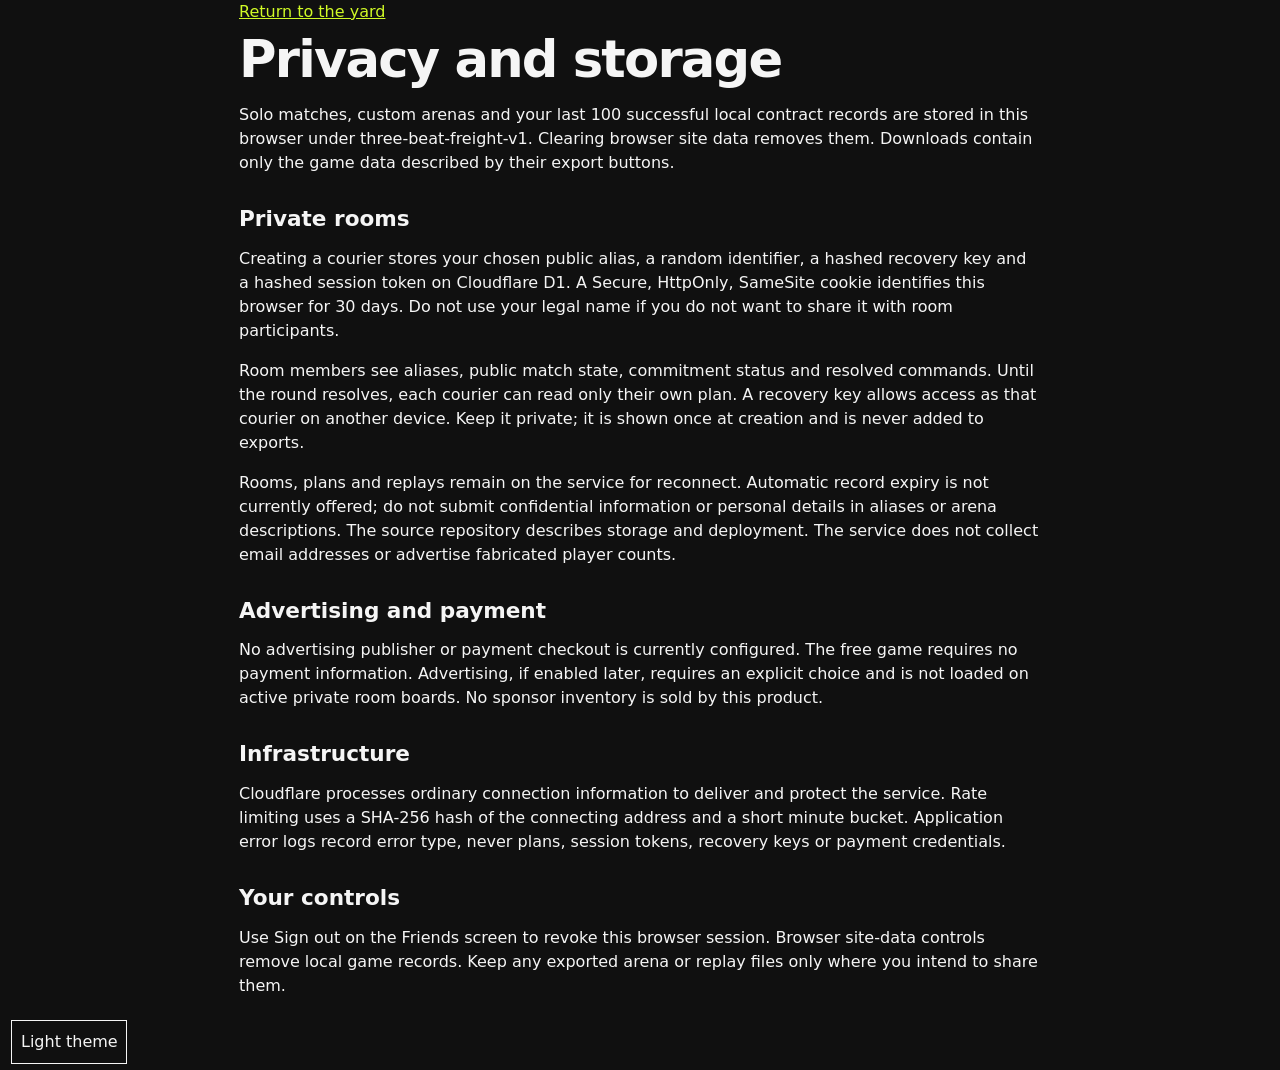
==== src/ThreeBeatFreight.Client/wwwroot/privacy.html @ a779a21a "Implement shared cargo engine, Blazor play and private room service" ====
<!doctype html><html lang="en" data-bs-theme="dark"><head><meta charset="utf-8"><meta name="viewport" content="width=device-width,initial-scale=1"><title>Privacy and storage — Three Beat Freight</title><link rel="stylesheet" href="assets/freight.css"><link rel="stylesheet" href="assets/appearance.css"><script src="assets/appearance.js" defer></script></head><body><main class="app-shell rules"><a href="/">Return to the yard</a><h1>Privacy and storage</h1><p>Solo matches, custom arenas and your last 100 successful local contract records are stored in this browser under three-beat-freight-v1. Clearing browser site data removes them. Downloads contain only the game data described by their export buttons.</p><h2>Private rooms</h2><p>Creating a courier stores your chosen public alias, a random identifier, a hashed recovery key and a hashed session token on Cloudflare D1. A Secure, HttpOnly, SameSite cookie identifies this browser for 30 days. Do not use your legal name if you do not want to share it with room participants.</p><p>Room members see aliases, public match state, commitment status and resolved commands. Until the round resolves, each courier can read only their own plan. A recovery key allows access as that courier on another device. Keep it private; it is shown once at creation and is never added to exports.</p><p>Rooms, plans and replays remain on the service for reconnect. Automatic record expiry is not currently offered; do not submit confidential information or personal details in aliases or arena descriptions. The source repository describes storage and deployment. The service does not collect email addresses or advertise fabricated player counts.</p><h2>Advertising and payment</h2><p>No advertising publisher or payment checkout is currently configured. The free game requires no payment information. Advertising, if enabled later, requires an explicit choice and is not loaded on active private room boards. No sponsor inventory is sold by this product.</p><h2>Infrastructure</h2><p>Cloudflare processes ordinary connection information to deliver and protect the service. Rate limiting uses a SHA-256 hash of the connecting address and a short minute bucket. Application error logs record error type, never plans, session tokens, recovery keys or payment credentials.</p><h2>Your controls</h2><p>Use Sign out on the Friends screen to revoke this browser session. Browser site-data controls remove local game records. Keep any exported arena or replay files only where you intend to share them.</p></main></body></html>
---- src/ThreeBeatFreight.Client/wwwroot/assets/freight.css ----
:root{color-scheme:dark;--bg:#111419;--surface:#1d232b;--ink:#f2f4ee;--quiet:#b7c3ce;--line:#586473;--acid:#d0fa26;--pink:#ff4e8a}*{box-sizing:border-box}body{margin:0;background:var(--bg);color:var(--ink);font:16px/1.5 system-ui,sans-serif}a{color:var(--acid)}button,input,select,textarea{font:inherit}button{border:1px solid var(--line);background:#2a3440;color:var(--ink);padding:.6rem .9rem;cursor:pointer;min-height:44px}button:hover{border-color:var(--acid);background:#384555}button:disabled{cursor:default;color:#bdc5cf;background:#232930;border-color:#47505c}button.primary,button.active{background:var(--acid);color:#111419;border-color:var(--acid);font-weight:750}input,select,textarea{display:block;width:100%;background:#10151c;color:#f2f4ee;border:1px solid #718294;padding:.6rem;margin:.3rem 0 1rem;border-radius:0}label{display:block;font-weight:650}textarea.code{font:14px/1.5 ui-monospace,monospace;tab-size:2}h1{font-size:clamp(2rem,4vw,3.5rem);line-height:1.08;margin:.5rem 0 1rem;letter-spacing:-.035em}h2{font-size:1.35rem;margin:0 0 .7rem}h3{font-size:1rem}p{margin:.5rem 0 1rem}.app-shell{max-width:1440px;margin:auto;padding:0 24px}header{display:flex;align-items:center;justify-content:space-between;padding:24px 0 16px;gap:24px}.brand{color:#f2f4ee;text-decoration:none;font-weight:900;letter-spacing:-.04em;font-size:1.5rem}.brand b{color:var(--acid)}.tag{color:var(--quiet);font-size:.9rem}nav{display:flex;gap:5px;border-bottom:1px solid var(--line);padding-bottom:12px;align-items:center;flex-wrap:wrap}nav a{margin-left:auto}main{padding:32px 0}.entry{display:grid;grid-template-columns:1.2fr 1fr;gap:60px;min-height:420px;align-items:center}.entry>section>p{max-width:550px}.eyebrow{font-size:.75rem;font-weight:850;letter-spacing:.12em;color:var(--acid)}.instruction-grid{display:grid;grid-template-columns:130px 1fr;border-top:8px solid var(--pink);gap:18px;padding:24px 0}.instruction-grid b{color:var(--pink)}.small,small{font-size:.85rem;color:var(--quiet)}.notice,.error{padding:12px 16px;background:#253144;border-left:5px solid #28cffa;margin:12px 0}.error{background:#42252b;border-color:#ff778f}.match-head{display:flex;justify-content:space-between;align-items:center}.match-head h1{font-size:2.3rem}.game-layout{display:grid;grid-template-columns:minmax(0,1fr) 300px;gap:28px;align-items:start}.arena-panel{min-width:0}.board{display:grid;gap:3px;background:#111419;max-width:760px;aspect-ratio:9/7;margin:auto}.tile{position:relative;display:grid;place-items:center;min-width:0;background:#313d48;isolation:isolate}.tile.wall{background:#080a0d;border:1px solid #34404a}.tile.pit{background:#2b1224;color:#ff7eaf}.tile.shock{background:#544317;color:#ffdf5d}.terrain{font-size:clamp(1rem,3.1vw,2.3rem);font-weight:900}.courier{position:absolute;z-index:3;display:grid;place-items:center;width:72%;height:72%;border:3px solid #0d1117;font-weight:950;font-size:clamp(.8rem,2vw,1.5rem)}.crate{position:absolute;color:#ffe1ac;background:#3c2d14;padding:0 .15em;font-size:clamp(1rem,2.2vw,2rem);z-index:2}.dock{position:absolute;inset:4%;border:3px solid;color:#e9eef4;font-weight:750;font-size:.7rem;padding:1px}.legend{display:flex;flex-wrap:wrap;gap:14px;font-size:.8rem;padding:12px 0;color:var(--quiet)}.scores{display:grid;grid-template-columns:repeat(2,1fr);gap:10px;margin:10px 0 20px}.scores>div{padding:8px 12px;background:var(--surface)}.scores span{display:block;font-size:.85rem}.program-panel{background:var(--surface);border-top:8px solid var(--acid);padding:18px;position:sticky;top:12px}.command{display:grid;grid-template-columns:1fr 1fr;gap:10px;border-top:1px solid var(--line);padding-top:10px}.command label{font-size:.8rem}.command select{font-size:.9rem}.wide{width:100%;margin:0 0 8px}.brief{border-top:1px solid var(--line);margin-top:16px;padding-top:12px;font-size:.9rem}.bad{color:#ff9bac}.button-row{display:flex;flex-wrap:wrap;gap:7px}.replay,.result{border-top:3px solid #28cffa;padding:16px 0;margin-top:12px}.result{border-color:var(--acid)}.event-list{max-height:210px;overflow:auto;padding-left:24px;font-size:.9rem}.contracts{border-top:1px solid var(--line);padding-top:28px;margin-top:40px}.contract-list{display:grid;grid-template-columns:repeat(3,1fr);gap:12px}.contract-list button{text-align:left;border-top:4px solid #28cffa}.contract-list b,.contract-list span,.contract-list small{display:block}.contract-list span{font-size:.9rem;margin:7px 0}.friend-columns,.lab-layout{display:grid;grid-template-columns:1fr 1fr;gap:30px}.friends section{padding:22px;background:var(--surface);margin:20px 0}.friends{max-width:1100px}.recovery{border:2px solid #ffae21;overflow-wrap:anywhere}.recovery code{font-size:1.1rem}.rules{max-width:850px}.rules h2{margin-top:28px}details{margin:12px 0}summary{cursor:pointer;font-weight:700}.lab-layout article{border-top:1px solid var(--line);padding:16px 0}.lab-layout dt{font-family:monospace;font-weight:900;color:var(--acid)}.lab-layout dd{margin:0 0 12px}footer{display:flex;gap:24px;flex-wrap:wrap;justify-content:space-between;border-top:1px solid var(--line);padding:20px 0 40px;font-size:.8rem;color:var(--quiet)}.boot{padding:40px}#blazor-error-ui{display:none;position:fixed;bottom:0;background:#56202c;color:white;padding:15px;width:100%}:focus-visible{outline:3px solid #28cffa;outline-offset:3px}@media(max-width:900px){.game-layout{grid-template-columns:1fr}.program-panel{position:static}.entry{gap:24px}.contract-list{grid-template-columns:repeat(2,1fr)}}@media(max-width:600px){.app-shell{padding:0 12px}header .tag{display:none}.entry,.friend-columns,.lab-layout{grid-template-columns:1fr}.entry{min-height:0}.instruction-grid{margin-top:20px}.game-layout{gap:15px}.contract-list{grid-template-columns:1fr}h1{font-size:2.5rem}.scores{gap:5px}.command{grid-template-columns:1fr 1fr}.board{gap:2px}.dock{border-width:2px;font-size:.5rem}.courier{border-width:2px}nav a{margin-left:0}}
---- src/ThreeBeatFreight.Client/wwwroot/assets/appearance.css ----
html[data-bs-theme="dark"]{color-scheme:dark;background-color:#101010;color:#f5f5f5}
html[data-bs-theme="dark"] body{background-color:#101010;color:#f5f5f5}
html[data-bs-theme="light"]{color-scheme:light;background-color:#fff;color:#111}
html[data-bs-theme="light"] body{background-color:#fff;color:#111}
html[data-bs-theme] input::placeholder,html[data-bs-theme] textarea::placeholder{color:var(--bs-placeholder-color,#999);opacity:1}
[data-bs-appearance-controls]{display:inline-flex;gap:.5em;margin:.4em 0 .4em .7em}
[data-bs-appearance-controls] button{font:inherit;padding:.25em .55em;border:1px solid currentColor;background:transparent;color:inherit;cursor:pointer}
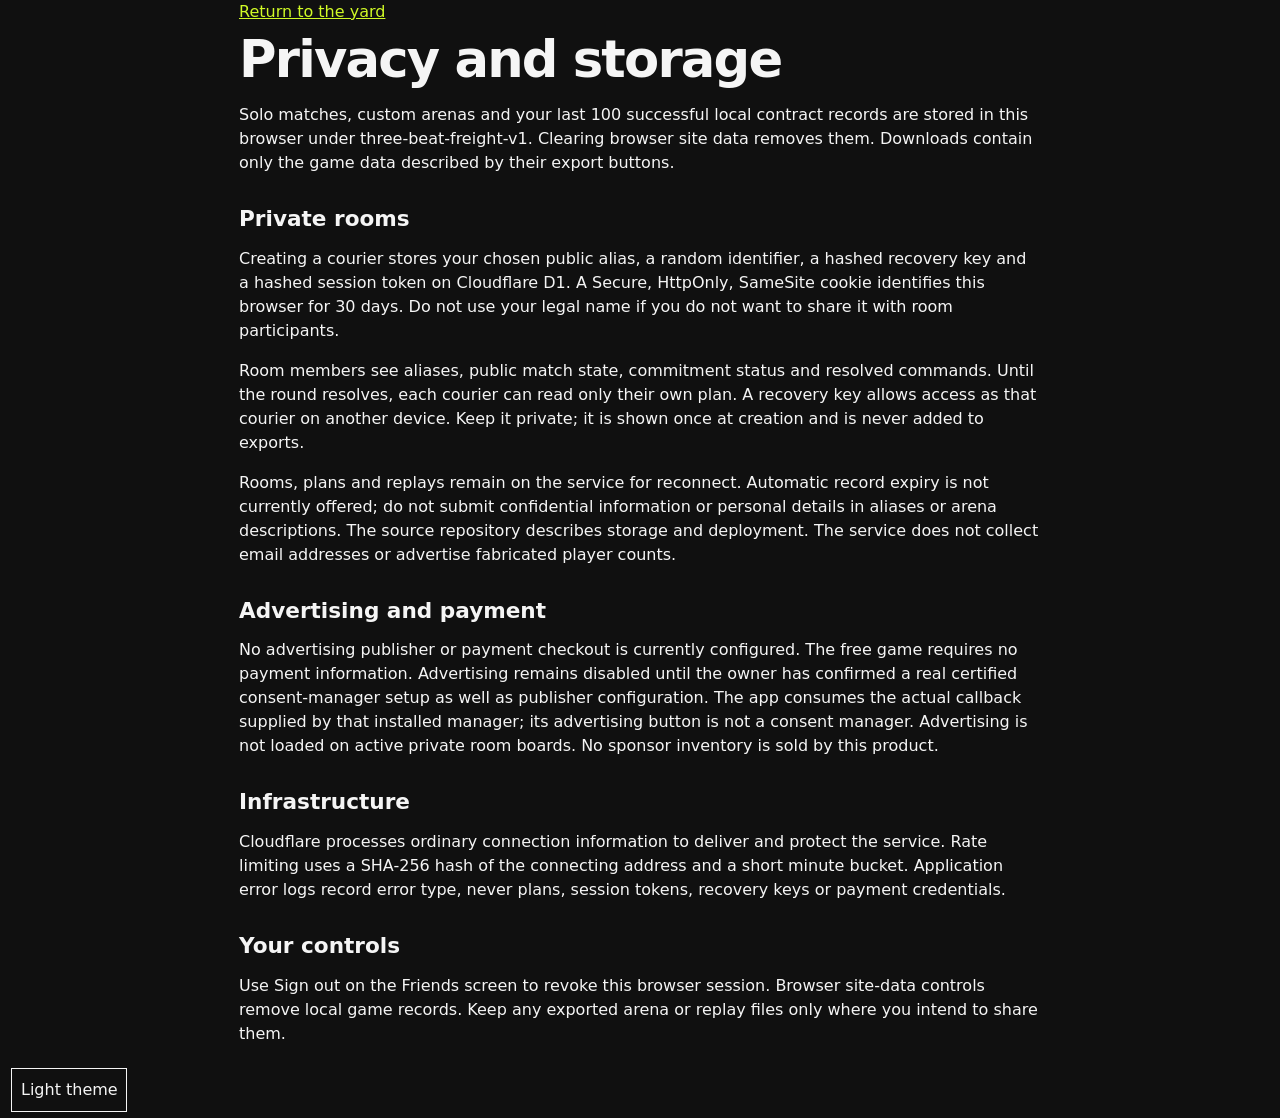
==== commit ac1ce5c0: "Record live acceptance, retired aliases and provider boundaries" ====
--- a/src/ThreeBeatFreight.Client/wwwroot/privacy.html
+++ b/src/ThreeBeatFreight.Client/wwwroot/privacy.html
@@ -1 +1,2 @@
-<!doctype html><html lang="en" data-bs-theme="dark"><head><meta charset="utf-8"><meta name="viewport" content="width=device-width,initial-scale=1"><title>Privacy and storage — Three Beat Freight</title><link rel="stylesheet" href="assets/freight.css"><link rel="stylesheet" href="assets/appearance.css"><script src="assets/appearance.js" defer></script></head><body><main class="app-shell rules"><a href="/">Return to the yard</a><h1>Privacy and storage</h1><p>Solo matches, custom arenas and your last 100 successful local contract records are stored in this browser under three-beat-freight-v1. Clearing browser site data removes them. Downloads contain only the game data described by their export buttons.</p><h2>Private rooms</h2><p>Creating a courier stores your chosen public alias, a random identifier, a hashed recovery key and a hashed session token on Cloudflare D1. A Secure, HttpOnly, SameSite cookie identifies this browser for 30 days. Do not use your legal name if you do not want to share it with room participants.</p><p>Room members see aliases, public match state, commitment status and resolved commands. Until the round resolves, each courier can read only their own plan. A recovery key allows access as that courier on another device. Keep it private; it is shown once at creation and is never added to exports.</p><p>Rooms, plans and replays remain on the service for reconnect. Automatic record expiry is not currently offered; do not submit confidential information or personal details in aliases or arena descriptions. The source repository describes storage and deployment. The service does not collect email addresses or advertise fabricated player counts.</p><h2>Advertising and payment</h2><p>No advertising publisher or payment checkout is currently configured. The free game requires no payment information. Advertising, if enabled later, requires an explicit choice and is not loaded on active private room boards. No sponsor inventory is sold by this product.</p><h2>Infrastructure</h2><p>Cloudflare processes ordinary connection information to deliver and protect the service. Rate limiting uses a SHA-256 hash of the connecting address and a short minute bucket. Application error logs record error type, never plans, session tokens, recovery keys or payment credentials.</p><h2>Your controls</h2><p>Use Sign out on the Friends screen to revoke this browser session. Browser site-data controls remove local game records. Keep any exported arena or replay files only where you intend to share them.</p></main></body></html>
+<!doctype html><html lang="en" data-bs-theme="dark"><head><meta charset="utf-8"><meta name="viewport" content="width=device-width,initial-scale=1"><title>Privacy and storage — Three Beat Freight</title><link rel="stylesheet" href="assets/freight.css"><link rel="stylesheet" href="assets/appearance.css"><script src="assets/appearance.js" defer></script></head><body><main class="app-shell rules"><a href="/">Return to the yard</a><h1>Privacy and storage</h1><p>Solo matches, custom arenas and your last 100 successful local contract records are stored in this browser under three-beat-freight-v1. Clearing browser site data removes them. Downloads contain only the game data described by their export buttons.</p><h2>Private rooms</h2><p>Creating a courier stores your chosen public alias, a random identifier, a hashed recovery key and a hashed session token on Cloudflare D1. A Secure, HttpOnly, SameSite cookie identifies this browser for 30 days. Do not use your legal name if you do not want to share it with room participants.</p><p>Room members see aliases, public match state, commitment status and resolved commands. Until the round resolves, each courier can read only their own plan. A recovery key allows access as that courier on another device. Keep it private; it is shown once at creation and is never added to exports.</p><p>Rooms, plans and replays remain on the service for reconnect. Automatic record expiry is not currently offered; do not submit confidential information or personal details in aliases or arena descriptions. The source repository describes storage and deployment. The service does not collect email addresses or advertise fabricated player counts.</p><h2>Advertising and payment</h2><p>No advertising publisher or payment checkout is currently configured. The free game requires no payment information. Advertising remains disabled until the owner has confirmed a real certified consent-manager setup as well as publisher configuration. The app consumes the actual callback supplied by that installed manager; its advertising button is not a consent manager. Advertising is not loaded on active private room boards. No sponsor inventory is sold by this product.</p><h2>Infrastructure</h2><p>Cloudflare processes ordinary connection information to deliver and protect the service. Rate limiting uses a SHA-256 hash of the connecting address and a short minute bucket. Application error logs record error type, never plans, session tokens, recovery keys or payment credentials.</p><h2>Your controls</h2><p>Use Sign out on the Friends screen to revoke this browser session. Browser site-data controls remove local game records. Keep any exported arena or replay files only where you intend to share them.</p></main></body></html>
+
--- a/src/ThreeBeatFreight.Client/wwwroot/assets/freight.css
+++ b/src/ThreeBeatFreight.Client/wwwroot/assets/freight.css
@@ -1 +1,2 @@
 :root{color-scheme:dark;--bg:#111419;--surface:#1d232b;--ink:#f2f4ee;--quiet:#b7c3ce;--line:#586473;--acid:#d0fa26;--pink:#ff4e8a}*{box-sizing:border-box}body{margin:0;background:var(--bg);color:var(--ink);font:16px/1.5 system-ui,sans-serif}a{color:var(--acid)}button,input,select,textarea{font:inherit}button{border:1px solid var(--line);background:#2a3440;color:var(--ink);padding:.6rem .9rem;cursor:pointer;min-height:44px}button:hover{border-color:var(--acid);background:#384555}button:disabled{cursor:default;color:#bdc5cf;background:#232930;border-color:#47505c}button.primary,button.active{background:var(--acid);color:#111419;border-color:var(--acid);font-weight:750}input,select,textarea{display:block;width:100%;background:#10151c;color:#f2f4ee;border:1px solid #718294;padding:.6rem;margin:.3rem 0 1rem;border-radius:0}label{display:block;font-weight:650}textarea.code{font:14px/1.5 ui-monospace,monospace;tab-size:2}h1{font-size:clamp(2rem,4vw,3.5rem);line-height:1.08;margin:.5rem 0 1rem;letter-spacing:-.035em}h2{font-size:1.35rem;margin:0 0 .7rem}h3{font-size:1rem}p{margin:.5rem 0 1rem}.app-shell{max-width:1440px;margin:auto;padding:0 24px}header{display:flex;align-items:center;justify-content:space-between;padding:24px 0 16px;gap:24px}.brand{color:#f2f4ee;text-decoration:none;font-weight:900;letter-spacing:-.04em;font-size:1.5rem}.brand b{color:var(--acid)}.tag{color:var(--quiet);font-size:.9rem}nav{display:flex;gap:5px;border-bottom:1px solid var(--line);padding-bottom:12px;align-items:center;flex-wrap:wrap}nav a{margin-left:auto}main{padding:32px 0}.entry{display:grid;grid-template-columns:1.2fr 1fr;gap:60px;min-height:420px;align-items:center}.entry>section>p{max-width:550px}.eyebrow{font-size:.75rem;font-weight:850;letter-spacing:.12em;color:var(--acid)}.instruction-grid{display:grid;grid-template-columns:130px 1fr;border-top:8px solid var(--pink);gap:18px;padding:24px 0}.instruction-grid b{color:var(--pink)}.small,small{font-size:.85rem;color:var(--quiet)}.notice,.error{padding:12px 16px;background:#253144;border-left:5px solid #28cffa;margin:12px 0}.error{background:#42252b;border-color:#ff778f}.match-head{display:flex;justify-content:space-between;align-items:center}.match-head h1{font-size:2.3rem}.game-layout{display:grid;grid-template-columns:minmax(0,1fr) 300px;gap:28px;align-items:start}.arena-panel{min-width:0}.board{display:grid;gap:3px;background:#111419;max-width:760px;aspect-ratio:9/7;margin:auto}.tile{position:relative;display:grid;place-items:center;min-width:0;background:#313d48;isolation:isolate}.tile.wall{background:#080a0d;border:1px solid #34404a}.tile.pit{background:#2b1224;color:#ff7eaf}.tile.shock{background:#544317;color:#ffdf5d}.terrain{font-size:clamp(1rem,3.1vw,2.3rem);font-weight:900}.courier{position:absolute;z-index:3;display:grid;place-items:center;width:72%;height:72%;border:3px solid #0d1117;font-weight:950;font-size:clamp(.8rem,2vw,1.5rem)}.crate{position:absolute;color:#ffe1ac;background:#3c2d14;padding:0 .15em;font-size:clamp(1rem,2.2vw,2rem);z-index:2}.dock{position:absolute;inset:4%;border:3px solid;color:#e9eef4;font-weight:750;font-size:.7rem;padding:1px}.legend{display:flex;flex-wrap:wrap;gap:14px;font-size:.8rem;padding:12px 0;color:var(--quiet)}.scores{display:grid;grid-template-columns:repeat(2,1fr);gap:10px;margin:10px 0 20px}.scores>div{padding:8px 12px;background:var(--surface)}.scores span{display:block;font-size:.85rem}.program-panel{background:var(--surface);border-top:8px solid var(--acid);padding:18px;position:sticky;top:12px}.command{display:grid;grid-template-columns:1fr 1fr;gap:10px;border-top:1px solid var(--line);padding-top:10px}.command label{font-size:.8rem}.command select{font-size:.9rem}.wide{width:100%;margin:0 0 8px}.brief{border-top:1px solid var(--line);margin-top:16px;padding-top:12px;font-size:.9rem}.bad{color:#ff9bac}.button-row{display:flex;flex-wrap:wrap;gap:7px}.replay,.result{border-top:3px solid #28cffa;padding:16px 0;margin-top:12px}.result{border-color:var(--acid)}.event-list{max-height:210px;overflow:auto;padding-left:24px;font-size:.9rem}.contracts{border-top:1px solid var(--line);padding-top:28px;margin-top:40px}.contract-list{display:grid;grid-template-columns:repeat(3,1fr);gap:12px}.contract-list button{text-align:left;border-top:4px solid #28cffa}.contract-list b,.contract-list span,.contract-list small{display:block}.contract-list span{font-size:.9rem;margin:7px 0}.friend-columns,.lab-layout{display:grid;grid-template-columns:1fr 1fr;gap:30px}.friends section{padding:22px;background:var(--surface);margin:20px 0}.friends{max-width:1100px}.recovery{border:2px solid #ffae21;overflow-wrap:anywhere}.recovery code{font-size:1.1rem}.rules{max-width:850px}.rules h2{margin-top:28px}details{margin:12px 0}summary{cursor:pointer;font-weight:700}.lab-layout article{border-top:1px solid var(--line);padding:16px 0}.lab-layout dt{font-family:monospace;font-weight:900;color:var(--acid)}.lab-layout dd{margin:0 0 12px}footer{display:flex;gap:24px;flex-wrap:wrap;justify-content:space-between;border-top:1px solid var(--line);padding:20px 0 40px;font-size:.8rem;color:var(--quiet)}.boot{padding:40px}#blazor-error-ui{display:none;position:fixed;bottom:0;background:#56202c;color:white;padding:15px;width:100%}:focus-visible{outline:3px solid #28cffa;outline-offset:3px}@media(max-width:900px){.game-layout{grid-template-columns:1fr}.program-panel{position:static}.entry{gap:24px}.contract-list{grid-template-columns:repeat(2,1fr)}}@media(max-width:600px){.app-shell{padding:0 12px}header .tag{display:none}.entry,.friend-columns,.lab-layout{grid-template-columns:1fr}.entry{min-height:0}.instruction-grid{margin-top:20px}.game-layout{gap:15px}.contract-list{grid-template-columns:1fr}h1{font-size:2.5rem}.scores{gap:5px}.command{grid-template-columns:1fr 1fr}.board{gap:2px}.dock{border-width:2px;font-size:.5rem}.courier{border-width:2px}nav a{margin-left:0}}
+.painter{margin:16px 0;max-width:580px}.painter button{padding:0;min-height:30px;color:#f2f4ee;border:1px solid #627282;font-size:.85rem}.painter button:hover{outline:3px solid #d0fa26;z-index:5}
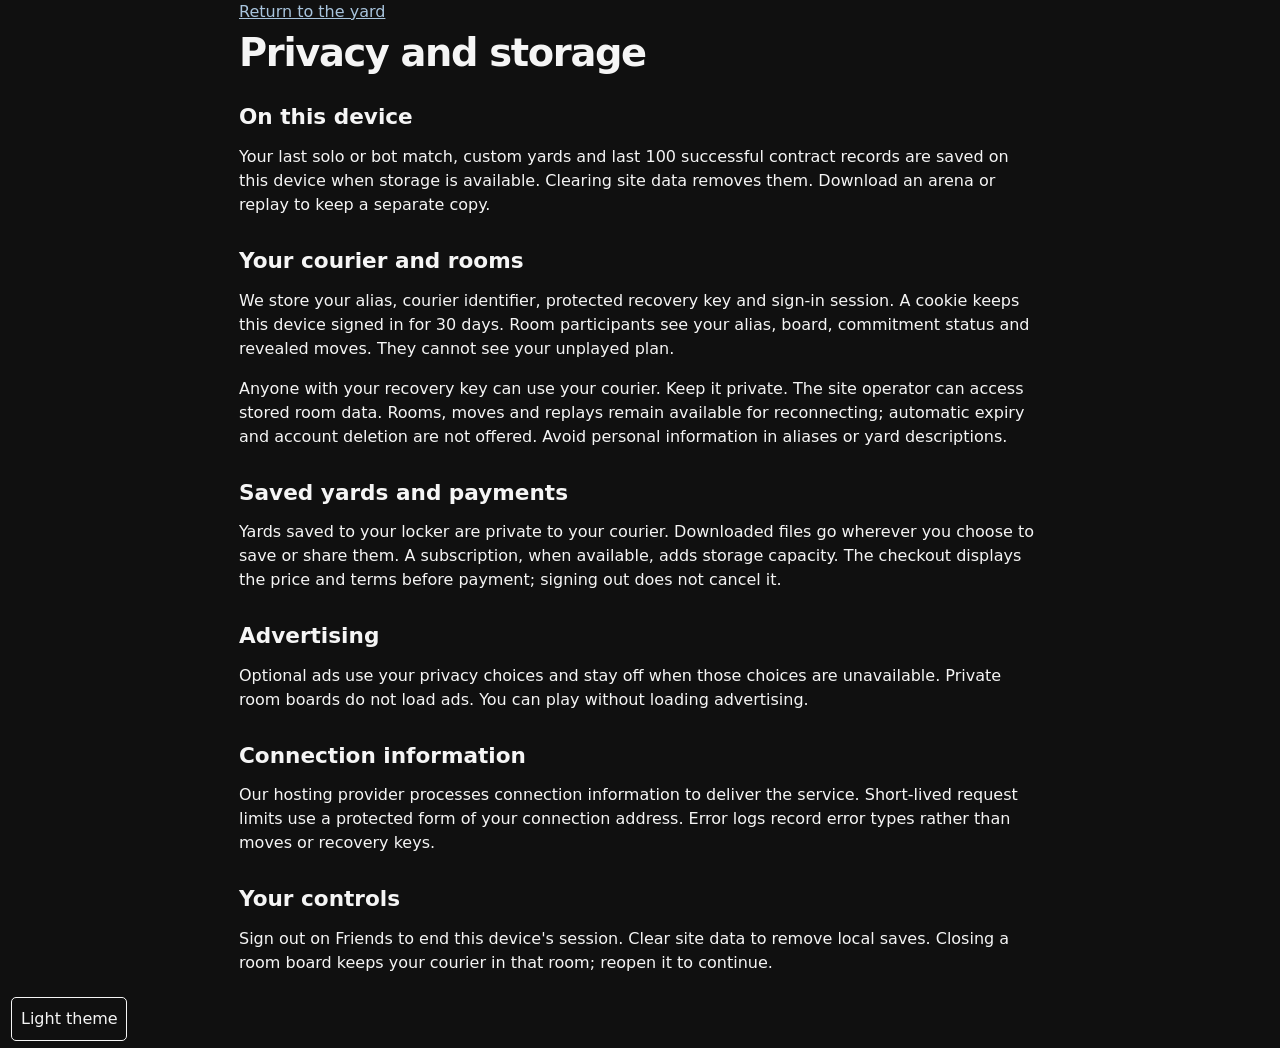
==== commit bafa224e: "Clarify cargo play and protect personal match saves" ====
--- a/src/ThreeBeatFreight.Client/wwwroot/privacy.html
+++ b/src/ThreeBeatFreight.Client/wwwroot/privacy.html
@@ -1,2 +1 @@
-<!doctype html><html lang="en" data-bs-theme="dark"><head><meta charset="utf-8"><meta name="viewport" content="width=device-width,initial-scale=1"><title>Privacy and storage — Three Beat Freight</title><link rel="stylesheet" href="assets/freight.css"><link rel="stylesheet" href="assets/appearance.css"><script src="assets/appearance.js" defer></script></head><body><main class="app-shell rules"><a href="/">Return to the yard</a><h1>Privacy and storage</h1><p>Solo matches, custom arenas and your last 100 successful local contract records are stored in this browser under three-beat-freight-v1. Clearing browser site data removes them. Downloads contain only the game data described by their export buttons.</p><h2>Private rooms</h2><p>Creating a courier stores your chosen public alias, a random identifier, a hashed recovery key and a hashed session token on Cloudflare D1. A Secure, HttpOnly, SameSite cookie identifies this browser for 30 days. Do not use your legal name if you do not want to share it with room participants.</p><p>Room members see aliases, public match state, commitment status and resolved commands. Until the round resolves, each courier can read only their own plan. A recovery key allows access as that courier on another device. Keep it private; it is shown once at creation and is never added to exports.</p><p>Rooms, plans and replays remain on the service for reconnect. Automatic record expiry is not currently offered; do not submit confidential information or personal details in aliases or arena descriptions. The source repository describes storage and deployment. The service does not collect email addresses or advertise fabricated player counts.</p><h2>Advertising and payment</h2><p>No advertising publisher or payment checkout is currently configured. The free game requires no payment information. Advertising remains disabled until the owner has confirmed a real certified consent-manager setup as well as publisher configuration. The app consumes the actual callback supplied by that installed manager; its advertising button is not a consent manager. Advertising is not loaded on active private room boards. No sponsor inventory is sold by this product.</p><h2>Infrastructure</h2><p>Cloudflare processes ordinary connection information to deliver and protect the service. Rate limiting uses a SHA-256 hash of the connecting address and a short minute bucket. Application error logs record error type, never plans, session tokens, recovery keys or payment credentials.</p><h2>Your controls</h2><p>Use Sign out on the Friends screen to revoke this browser session. Browser site-data controls remove local game records. Keep any exported arena or replay files only where you intend to share them.</p></main></body></html>
-
+<!doctype html><html lang="en" data-bs-theme="dark"><head><meta charset="utf-8"><meta name="viewport" content="width=device-width,initial-scale=1"><title>Privacy and storage — Three Beat Freight</title><link rel="stylesheet" href="assets/freight.css"><link rel="stylesheet" href="assets/appearance.css"><script src="assets/appearance.js" defer></script></head><body><main class="app-shell rules"><a href="/">Return to the yard</a><h1>Privacy and storage</h1><h2>On this device</h2><p>Your last solo or bot match, custom yards and last 100 successful contract records are saved on this device when storage is available. Clearing site data removes them. Download an arena or replay to keep a separate copy.</p><h2>Your courier and rooms</h2><p>We store your alias, courier identifier, protected recovery key and sign-in session. A cookie keeps this device signed in for 30 days. Room participants see your alias, board, commitment status and revealed moves. They cannot see your unplayed plan.</p><p>Anyone with your recovery key can use your courier. Keep it private. The site operator can access stored room data. Rooms, moves and replays remain available for reconnecting; automatic expiry and account deletion are not offered. Avoid personal information in aliases or yard descriptions.</p><h2>Saved yards and payments</h2><p>Yards saved to your locker are private to your courier. Downloaded files go wherever you choose to save or share them. A subscription, when available, adds storage capacity. The checkout displays the price and terms before payment; signing out does not cancel it.</p><h2>Advertising</h2><p>Optional ads use your privacy choices and stay off when those choices are unavailable. Private room boards do not load ads. You can play without loading advertising.</p><h2>Connection information</h2><p>Our hosting provider processes connection information to deliver the service. Short-lived request limits use a protected form of your connection address. Error logs record error types rather than moves or recovery keys.</p><h2>Your controls</h2><p>Sign out on Friends to end this device's session. Clear site data to remove local saves. Closing a room board keeps your courier in that room; reopen it to continue.</p></main></body></html>
--- a/src/ThreeBeatFreight.Client/wwwroot/assets/freight.css
+++ b/src/ThreeBeatFreight.Client/wwwroot/assets/freight.css
@@ -1,2 +1,4 @@
-:root{color-scheme:dark;--bg:#111419;--surface:#1d232b;--ink:#f2f4ee;--quiet:#b7c3ce;--line:#586473;--acid:#d0fa26;--pink:#ff4e8a}*{box-sizing:border-box}body{margin:0;background:var(--bg);color:var(--ink);font:16px/1.5 system-ui,sans-serif}a{color:var(--acid)}button,input,select,textarea{font:inherit}button{border:1px solid var(--line);background:#2a3440;color:var(--ink);padding:.6rem .9rem;cursor:pointer;min-height:44px}button:hover{border-color:var(--acid);background:#384555}button:disabled{cursor:default;color:#bdc5cf;background:#232930;border-color:#47505c}button.primary,button.active{background:var(--acid);color:#111419;border-color:var(--acid);font-weight:750}input,select,textarea{display:block;width:100%;background:#10151c;color:#f2f4ee;border:1px solid #718294;padding:.6rem;margin:.3rem 0 1rem;border-radius:0}label{display:block;font-weight:650}textarea.code{font:14px/1.5 ui-monospace,monospace;tab-size:2}h1{font-size:clamp(2rem,4vw,3.5rem);line-height:1.08;margin:.5rem 0 1rem;letter-spacing:-.035em}h2{font-size:1.35rem;margin:0 0 .7rem}h3{font-size:1rem}p{margin:.5rem 0 1rem}.app-shell{max-width:1440px;margin:auto;padding:0 24px}header{display:flex;align-items:center;justify-content:space-between;padding:24px 0 16px;gap:24px}.brand{color:#f2f4ee;text-decoration:none;font-weight:900;letter-spacing:-.04em;font-size:1.5rem}.brand b{color:var(--acid)}.tag{color:var(--quiet);font-size:.9rem}nav{display:flex;gap:5px;border-bottom:1px solid var(--line);padding-bottom:12px;align-items:center;flex-wrap:wrap}nav a{margin-left:auto}main{padding:32px 0}.entry{display:grid;grid-template-columns:1.2fr 1fr;gap:60px;min-height:420px;align-items:center}.entry>section>p{max-width:550px}.eyebrow{font-size:.75rem;font-weight:850;letter-spacing:.12em;color:var(--acid)}.instruction-grid{display:grid;grid-template-columns:130px 1fr;border-top:8px solid var(--pink);gap:18px;padding:24px 0}.instruction-grid b{color:var(--pink)}.small,small{font-size:.85rem;color:var(--quiet)}.notice,.error{padding:12px 16px;background:#253144;border-left:5px solid #28cffa;margin:12px 0}.error{background:#42252b;border-color:#ff778f}.match-head{display:flex;justify-content:space-between;align-items:center}.match-head h1{font-size:2.3rem}.game-layout{display:grid;grid-template-columns:minmax(0,1fr) 300px;gap:28px;align-items:start}.arena-panel{min-width:0}.board{display:grid;gap:3px;background:#111419;max-width:760px;aspect-ratio:9/7;margin:auto}.tile{position:relative;display:grid;place-items:center;min-width:0;background:#313d48;isolation:isolate}.tile.wall{background:#080a0d;border:1px solid #34404a}.tile.pit{background:#2b1224;color:#ff7eaf}.tile.shock{background:#544317;color:#ffdf5d}.terrain{font-size:clamp(1rem,3.1vw,2.3rem);font-weight:900}.courier{position:absolute;z-index:3;display:grid;place-items:center;width:72%;height:72%;border:3px solid #0d1117;font-weight:950;font-size:clamp(.8rem,2vw,1.5rem)}.crate{position:absolute;color:#ffe1ac;background:#3c2d14;padding:0 .15em;font-size:clamp(1rem,2.2vw,2rem);z-index:2}.dock{position:absolute;inset:4%;border:3px solid;color:#e9eef4;font-weight:750;font-size:.7rem;padding:1px}.legend{display:flex;flex-wrap:wrap;gap:14px;font-size:.8rem;padding:12px 0;color:var(--quiet)}.scores{display:grid;grid-template-columns:repeat(2,1fr);gap:10px;margin:10px 0 20px}.scores>div{padding:8px 12px;background:var(--surface)}.scores span{display:block;font-size:.85rem}.program-panel{background:var(--surface);border-top:8px solid var(--acid);padding:18px;position:sticky;top:12px}.command{display:grid;grid-template-columns:1fr 1fr;gap:10px;border-top:1px solid var(--line);padding-top:10px}.command label{font-size:.8rem}.command select{font-size:.9rem}.wide{width:100%;margin:0 0 8px}.brief{border-top:1px solid var(--line);margin-top:16px;padding-top:12px;font-size:.9rem}.bad{color:#ff9bac}.button-row{display:flex;flex-wrap:wrap;gap:7px}.replay,.result{border-top:3px solid #28cffa;padding:16px 0;margin-top:12px}.result{border-color:var(--acid)}.event-list{max-height:210px;overflow:auto;padding-left:24px;font-size:.9rem}.contracts{border-top:1px solid var(--line);padding-top:28px;margin-top:40px}.contract-list{display:grid;grid-template-columns:repeat(3,1fr);gap:12px}.contract-list button{text-align:left;border-top:4px solid #28cffa}.contract-list b,.contract-list span,.contract-list small{display:block}.contract-list span{font-size:.9rem;margin:7px 0}.friend-columns,.lab-layout{display:grid;grid-template-columns:1fr 1fr;gap:30px}.friends section{padding:22px;background:var(--surface);margin:20px 0}.friends{max-width:1100px}.recovery{border:2px solid #ffae21;overflow-wrap:anywhere}.recovery code{font-size:1.1rem}.rules{max-width:850px}.rules h2{margin-top:28px}details{margin:12px 0}summary{cursor:pointer;font-weight:700}.lab-layout article{border-top:1px solid var(--line);padding:16px 0}.lab-layout dt{font-family:monospace;font-weight:900;color:var(--acid)}.lab-layout dd{margin:0 0 12px}footer{display:flex;gap:24px;flex-wrap:wrap;justify-content:space-between;border-top:1px solid var(--line);padding:20px 0 40px;font-size:.8rem;color:var(--quiet)}.boot{padding:40px}#blazor-error-ui{display:none;position:fixed;bottom:0;background:#56202c;color:white;padding:15px;width:100%}:focus-visible{outline:3px solid #28cffa;outline-offset:3px}@media(max-width:900px){.game-layout{grid-template-columns:1fr}.program-panel{position:static}.entry{gap:24px}.contract-list{grid-template-columns:repeat(2,1fr)}}@media(max-width:600px){.app-shell{padding:0 12px}header .tag{display:none}.entry,.friend-columns,.lab-layout{grid-template-columns:1fr}.entry{min-height:0}.instruction-grid{margin-top:20px}.game-layout{gap:15px}.contract-list{grid-template-columns:1fr}h1{font-size:2.5rem}.scores{gap:5px}.command{grid-template-columns:1fr 1fr}.board{gap:2px}.dock{border-width:2px;font-size:.5rem}.courier{border-width:2px}nav a{margin-left:0}}
-.painter{margin:16px 0;max-width:580px}.painter button{padding:0;min-height:30px;color:#f2f4ee;border:1px solid #627282;font-size:.85rem}.painter button:hover{outline:3px solid #d0fa26;z-index:5}
+:root{color-scheme:dark;--bg:#111419;--surface:#1d232b;--ink:#f2f4ee;--quiet:#b7c3ce;--line:#586473;--acid:#a8c4dd;--pink:#c9adbc}*{box-sizing:border-box}body{margin:0;background:var(--bg);color:var(--ink);font:16px/1.5 system-ui,sans-serif}a{color:var(--acid)}button,input,select,textarea{font:inherit}button{border:1px solid var(--line);background:#2a3440;color:var(--ink);padding:.6rem .9rem;cursor:pointer;min-height:44px}button:hover{border-color:var(--acid);background:#384555}button:disabled{cursor:default;color:#bdc5cf;background:#232930;border-color:#47505c}button.primary,button.active{background:var(--acid);color:#111419;border-color:var(--acid);font-weight:750}input,select,textarea{display:block;width:100%;background:#10151c;color:#f2f4ee;border:1px solid #718294;padding:.6rem;margin:.3rem 0 1rem;border-radius:5px}label{display:block;font-weight:650}textarea.code{font:14px/1.5 ui-monospace,monospace;tab-size:2}h1{font-size:clamp(1.8rem,3vw,2.6rem);line-height:1.08;margin:.5rem 0 1rem;letter-spacing:-.035em}h2{font-size:1.35rem;margin:0 0 .7rem}h3{font-size:1rem}p{margin:.5rem 0 1rem}.app-shell{max-width:1440px;margin:auto;padding:0 24px}header{display:flex;align-items:center;justify-content:space-between;padding:24px 0 16px;gap:24px}.brand{color:#f2f4ee;text-decoration:none;font-weight:900;letter-spacing:-.04em;font-size:1.5rem}.brand b{color:var(--acid)}.tag{color:var(--quiet);font-size:.9rem}nav{display:flex;gap:5px;border-bottom:1px solid var(--line);padding-bottom:12px;align-items:center;flex-wrap:wrap}nav a{margin-left:auto}main{padding:32px 0}.entry{display:grid;grid-template-columns:1.2fr 1fr;gap:32px;min-height:300px;align-items:center}.entry>section>p{max-width:550px}.eyebrow{font-size:.75rem;font-weight:850;letter-spacing:.12em;color:var(--acid)}.instruction-grid{display:grid;grid-template-columns:130px 1fr;border-top:3px solid var(--pink);gap:18px;padding:24px 0}.instruction-grid b{color:var(--pink)}.small,small{font-size:.85rem;color:var(--quiet)}.notice,.error{padding:12px 16px;background:#253144;border-left:5px solid #a8c4dd;margin:12px 0}.error{background:#42252b;border-color:#ff778f}.match-head{display:flex;justify-content:space-between;align-items:center}.match-head h1{font-size:2.3rem}.game-layout{display:grid;grid-template-columns:minmax(0,1fr) 300px;gap:28px;align-items:start}.arena-panel{min-width:0}.board{display:grid;gap:3px;background:#111419;max-width:760px;aspect-ratio:9/7;margin:auto}.tile{position:relative;display:grid;place-items:center;min-width:0;background:#313d48;isolation:isolate}.tile.wall{background:#080a0d;border:1px solid #34404a}.tile.pit{background:#2b1224;color:#ff7eaf}.tile.shock{background:#544317;color:#ffdf5d}.terrain{font-size:clamp(1rem,3.1vw,2.3rem);font-weight:900}.courier{position:absolute;z-index:3;display:grid;place-items:center;width:72%;height:72%;border:3px solid #0d1117;font-weight:950;font-size:clamp(.8rem,2vw,1.5rem)}.crate{position:absolute;color:#ffe1ac;background:#3c2d14;padding:0 .15em;font-size:clamp(1rem,2.2vw,2rem);z-index:2}.dock{position:absolute;inset:4%;border:3px solid;color:#e9eef4;font-weight:750;font-size:.7rem;padding:1px}.legend{display:flex;flex-wrap:wrap;gap:14px;font-size:.8rem;padding:12px 0;color:var(--quiet)}.scores{display:grid;grid-template-columns:repeat(2,1fr);gap:10px;margin:10px 0 20px}.scores>div{padding:8px 12px;background:var(--surface)}.scores span{display:block;font-size:.85rem}.program-panel{background:var(--surface);border-top:3px solid var(--acid);padding:18px;position:sticky;top:12px}.command{display:grid;grid-template-columns:1fr 1fr;gap:10px;border-top:1px solid var(--line);padding-top:10px}.command label{font-size:.8rem}.command select{font-size:.9rem}.wide{width:100%;margin:0 0 8px}.brief{border-top:1px solid var(--line);margin-top:16px;padding-top:12px;font-size:.9rem}.bad{color:#ff9bac}.button-row{display:flex;flex-wrap:wrap;gap:7px}.replay,.result{border-top:3px solid #a8c4dd;padding:16px 0;margin-top:12px}.result{border-color:var(--acid)}.event-list{max-height:210px;overflow:auto;padding-left:24px;font-size:.9rem}.contracts{border-top:1px solid var(--line);padding-top:28px;margin-top:40px}.contract-list{display:grid;grid-template-columns:repeat(3,1fr);gap:12px}.contract-list button{text-align:left;border-top:4px solid #a8c4dd}.contract-list b,.contract-list span,.contract-list small{display:block}.contract-list span{font-size:.9rem;margin:7px 0}.friend-columns,.lab-layout{display:grid;grid-template-columns:1fr 1fr;gap:30px}.friends section{padding:22px;background:var(--surface);margin:20px 0}.friends{max-width:1100px}.recovery{border:2px solid #ffae21;overflow-wrap:anywhere}.recovery code{font-size:1.1rem}.rules{max-width:850px}.rules h2{margin-top:28px}details{margin:12px 0}summary{cursor:pointer;font-weight:700}.lab-layout article{border-top:1px solid var(--line);padding:16px 0}.lab-layout dt{font-family:monospace;font-weight:900;color:var(--acid)}.lab-layout dd{margin:0 0 12px}footer{display:flex;gap:24px;flex-wrap:wrap;justify-content:space-between;border-top:1px solid var(--line);padding:20px 0 40px;font-size:.8rem;color:var(--quiet)}.boot{padding:40px}#blazor-error-ui{display:none;position:fixed;bottom:0;background:#56202c;color:white;padding:15px;width:100%}:focus-visible{outline:3px solid #a8c4dd;outline-offset:3px}@media(max-width:900px){.game-layout{grid-template-columns:1fr}.program-panel{position:static}.entry{gap:24px}.contract-list{grid-template-columns:repeat(2,1fr)}}@media(max-width:600px){.app-shell{padding:0 12px}header .tag{display:none}.entry,.friend-columns,.lab-layout{grid-template-columns:1fr}.entry{min-height:0}.instruction-grid{margin-top:20px}.game-layout{gap:15px}.contract-list{grid-template-columns:1fr}h1{font-size:2rem}.scores{gap:5px}.command{grid-template-columns:1fr 1fr}.board{gap:2px}.dock{border-width:2px;font-size:.5rem}.courier{border-width:2px}nav a{margin-left:0}}
+.painter{margin:16px 0;max-width:580px}.painter button{padding:0;min-height:30px;color:#f2f4ee;border:1px solid #627282;font-size:.85rem}.painter button:hover{outline:3px solid #a8c4dd;z-index:5}
+
+.board-caption{margin:.2rem 0 .7rem;color:var(--quiet);font-weight:650}button{border-radius:5px}.recovery code{user-select:all}
